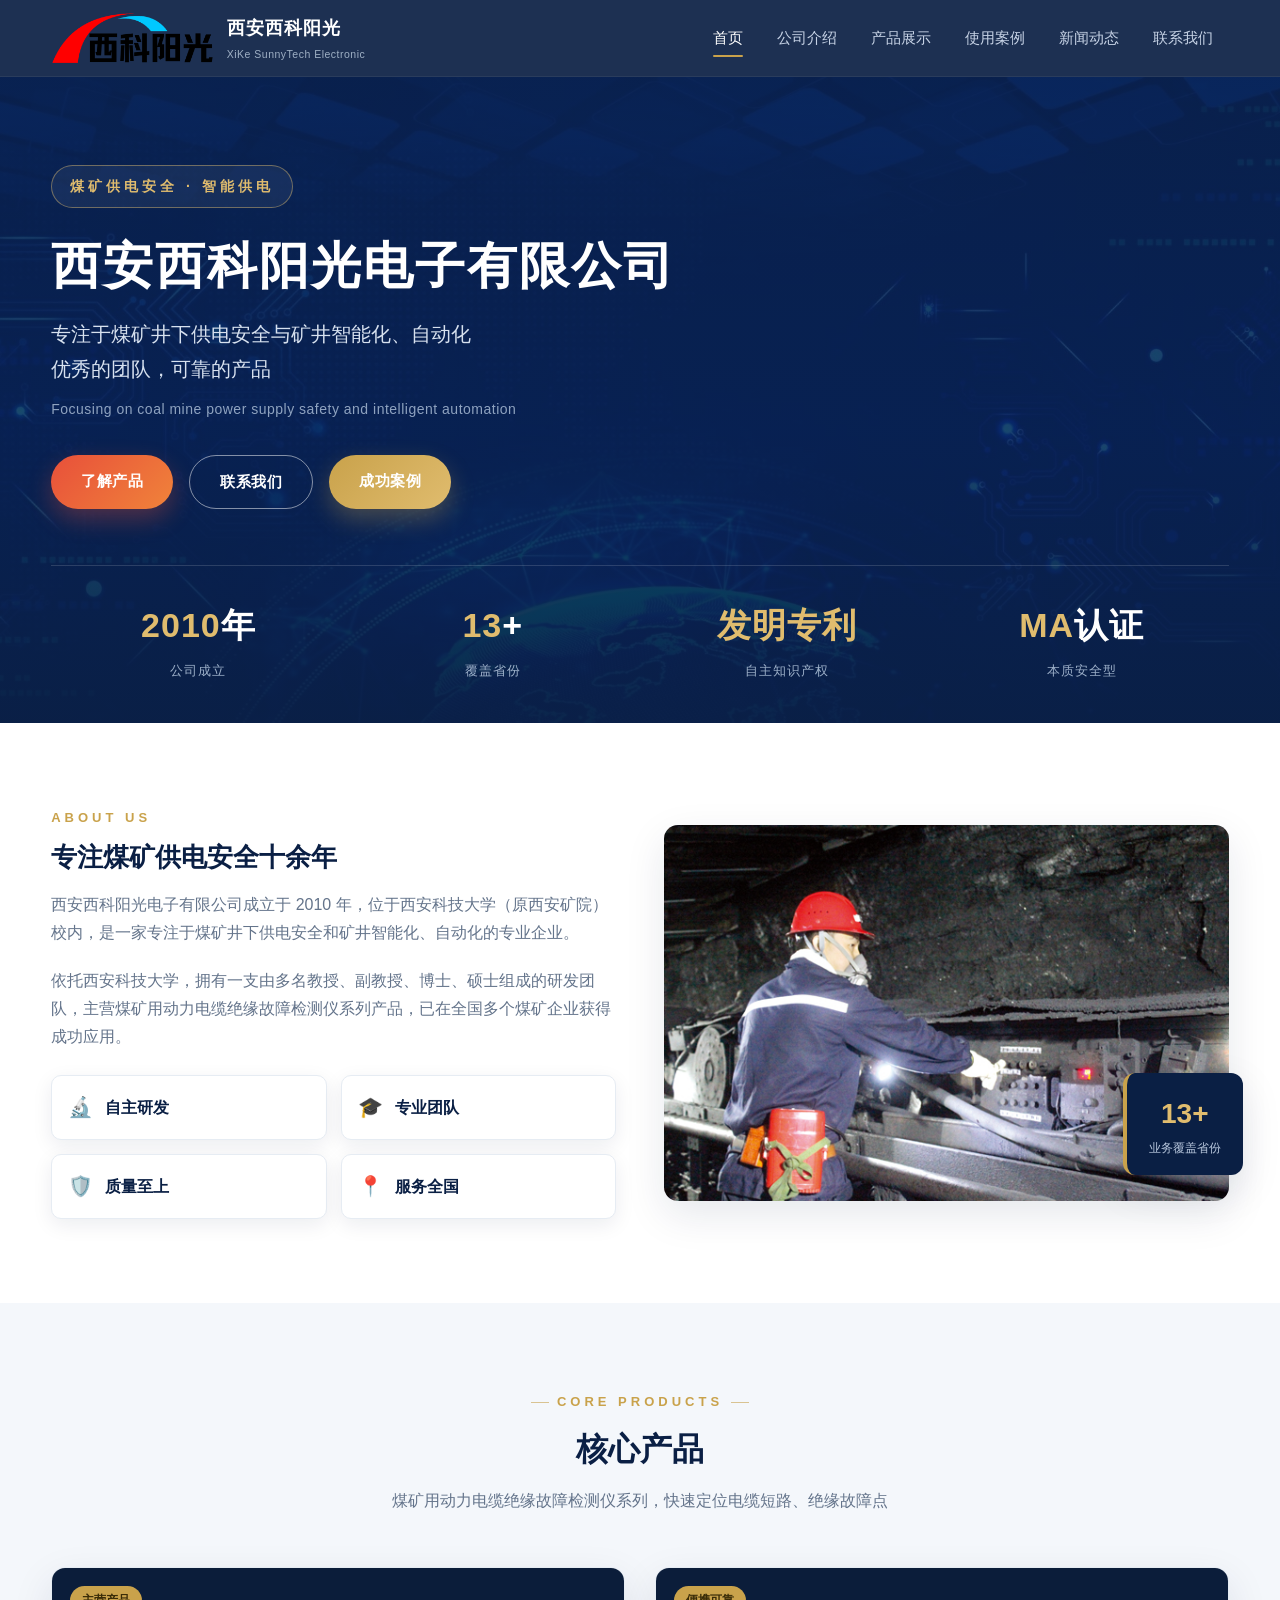
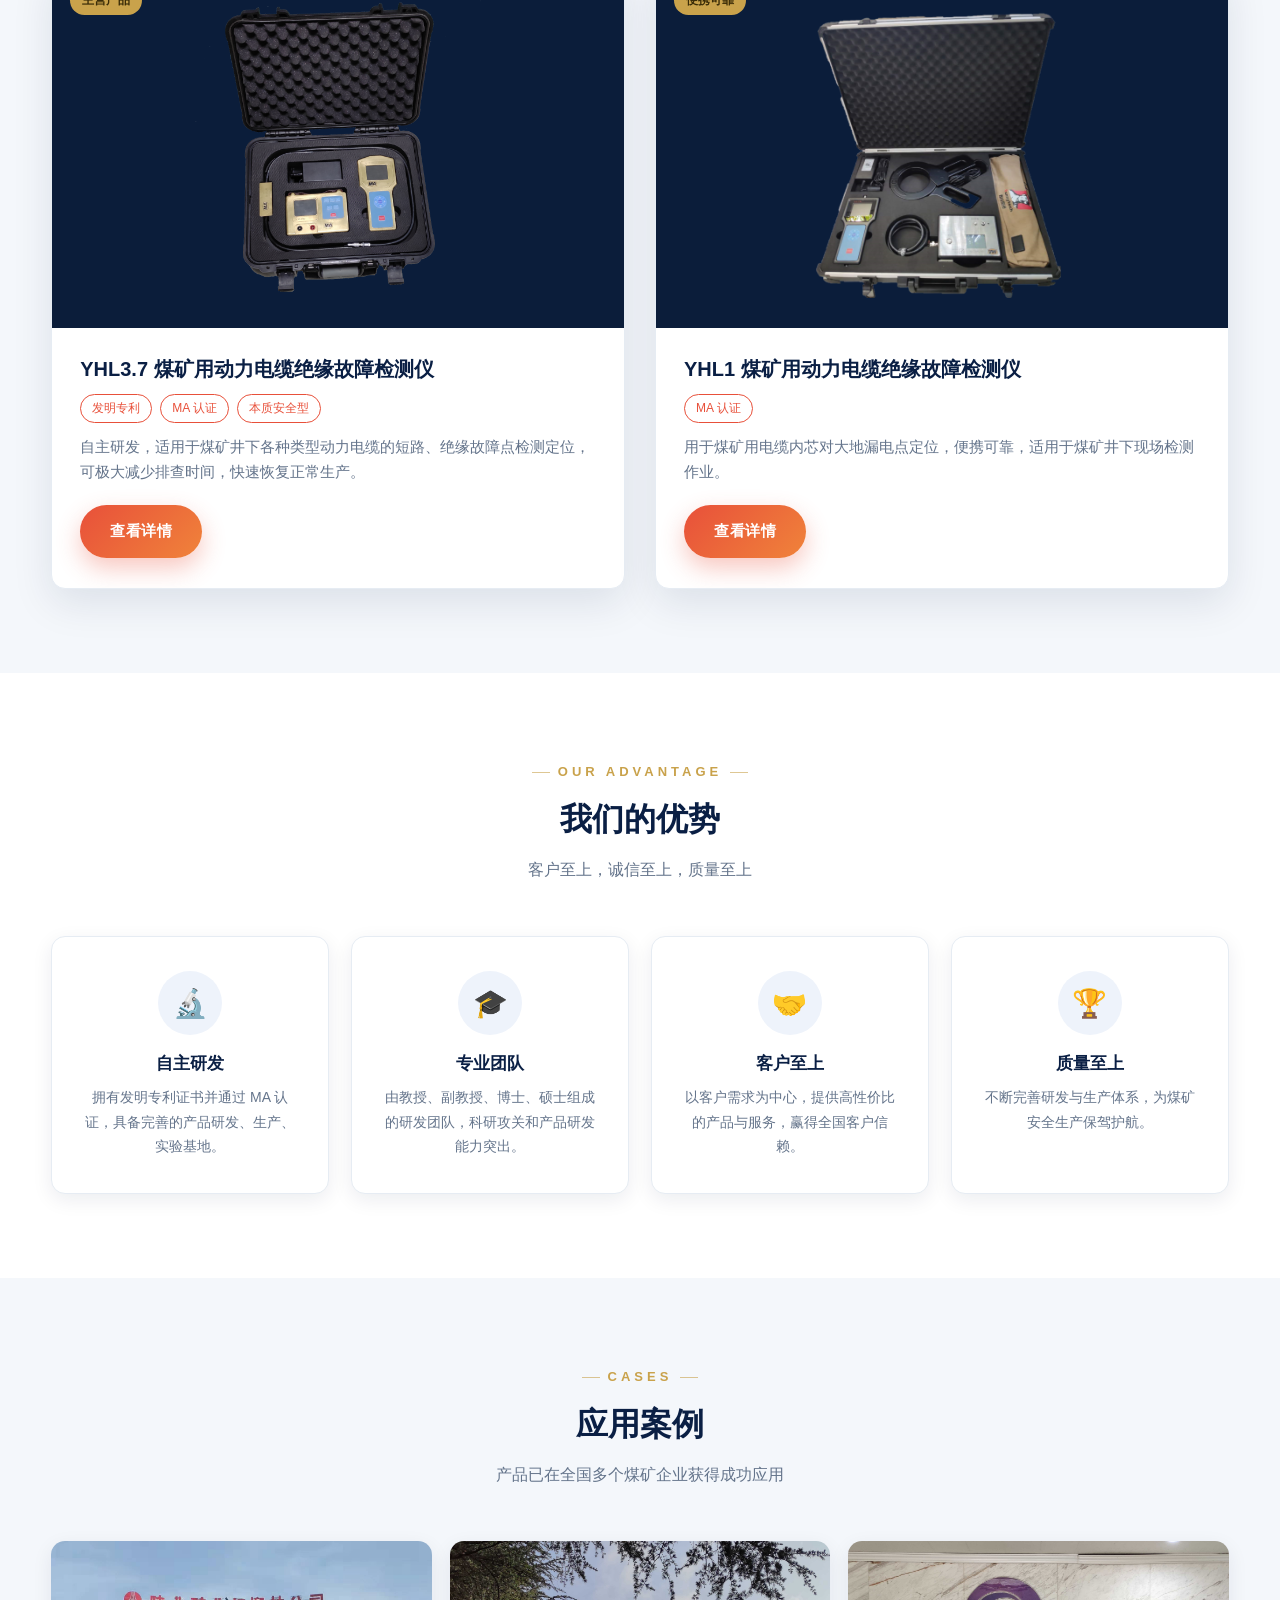
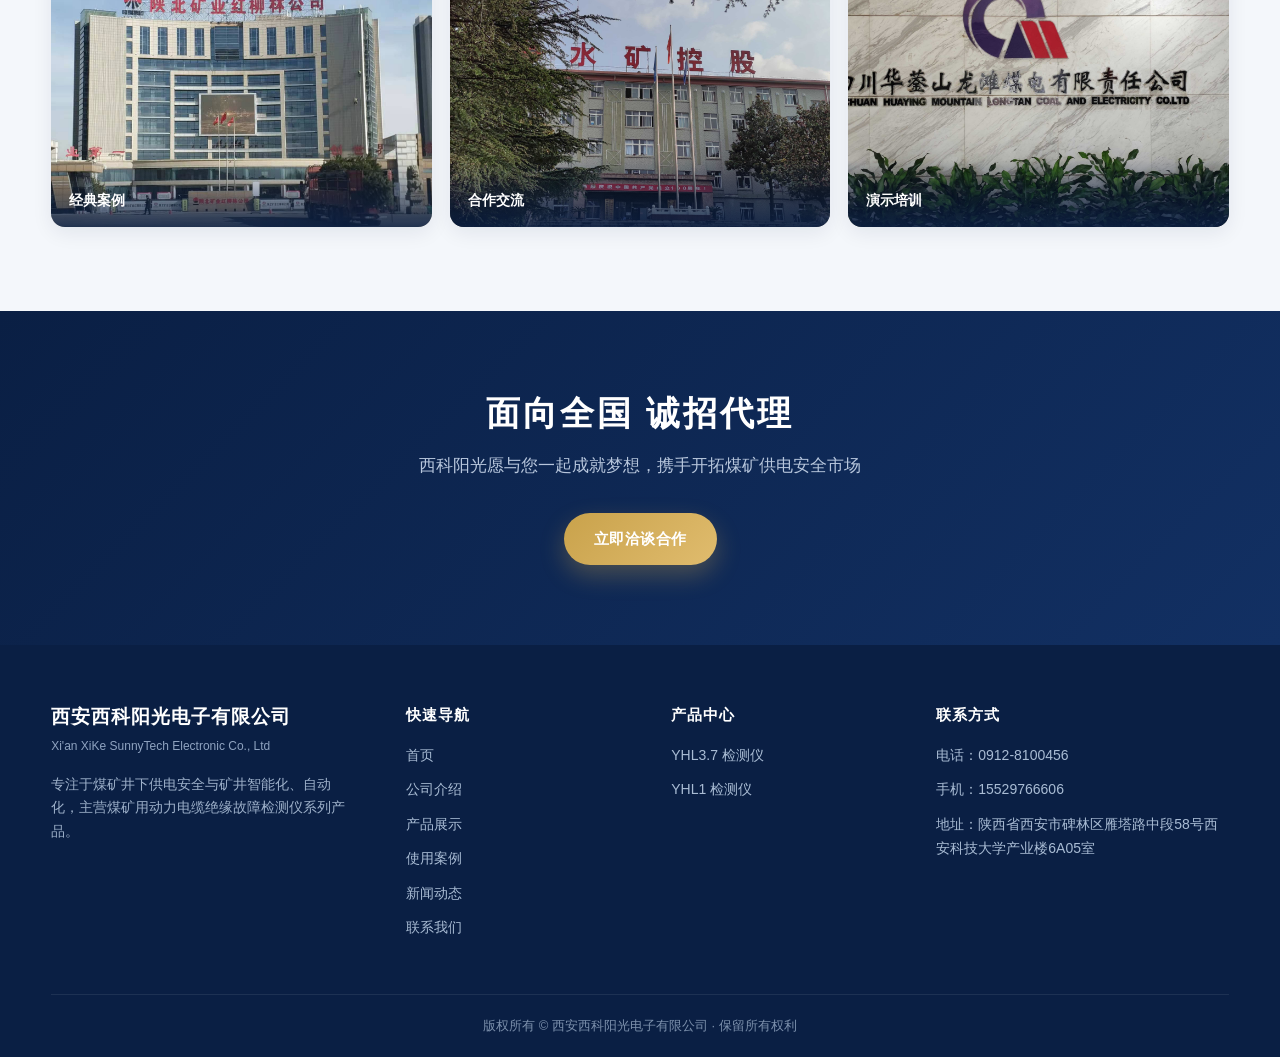
==== index.html @ 339033ff "Add files via upload" ====
<!DOCTYPE html>
<html lang="zh-CN">
<head>
<meta charset="UTF-8">
<meta name="viewport" content="width=device-width, initial-scale=1.0">
<title>西安西科阳光电子有限公司 - 煤矿用动力电缆绝缘故障检测仪</title>
<meta name="description" content="西安西科阳光电子有限公司，专注于煤矿井下供电安全与智能化，主营煤矿用动力电缆绝缘故障检测仪 YHL3.7、YHL1 等系列产品，面向全国诚招代理。">
<link rel="icon" type="image/png" href="images/logo1.png">
<link rel="stylesheet" href="style.css">
</head>
<body>

<header class="header">
  <div class="container header-inner">
    <a class="logo" href="/">
      <img src="images/logo1.png" alt="西安西科阳光电子有限公司">
      <span class="brand-text" style="color:#ffffff;">西安西科阳光<small style="color:#9fb0c5;">XiKe SunnyTech Electronic</small></span>
    </a>
    <button class="nav-toggle" onclick="document.querySelector('.nav').classList.toggle('open')" aria-label="菜单">☰</button>
    <nav class="nav">
      <a href="/" class="active">首页</a>
      <a href="/gsjs">公司介绍</a>
      <a href="/cpzs">产品展示</a>
      <a href="/syal">使用案例</a>
      <a href="/xwdt">新闻动态</a>
      <a href="/lxwm">联系我们</a>
    </nav>
  </div>
</header>

<section class="hero">
  <div class="hero-bg"></div>
  <div class="hero-overlay"></div>
  <div class="container hero-inner">
    <span class="kicker">煤矿供电安全 · 智能供电</span>
    <h1>西安西科阳光电子有限公司</h1>
    <p class="sub">专注于煤矿井下供电安全与矿井智能化、自动化<br>优秀的团队，可靠的产品</p>
    <p class="sub-en">Focusing on coal mine power supply safety and intelligent automation</p>
    <div class="actions">
      <a class="btn" href="/cpzs">了解产品</a>
      <a class="btn btn-ghost" href="/lxwm">联系我们</a>
      <a class="btn btn-gold" href="/syal">成功案例</a>
    </div>
    <div class="hero-stats">
      <div class="stat"><div class="num"><em>2010</em>年</div><div class="label">公司成立</div></div>
      <div class="stat"><div class="num"><em>13</em>+</div><div class="label">覆盖省份</div></div>
      <div class="stat"><div class="num"><em>发明专利</em></div><div class="label">自主知识产权</div></div>
      <div class="stat"><div class="num"><em>MA</em>认证</div><div class="label">本质安全型</div></div>
    </div>
  </div>
</section>

<section class="section">
  <div class="container">
    <div class="about-grid">
      <div>
        <div class="kicker" style="color:var(--gold);font-weight:700;letter-spacing:4px;font-size:13px;">ABOUT US</div>
        <h3 style="margin-top:12px;">专注煤矿供电安全十余年</h3>
        <p class="lead">西安西科阳光电子有限公司成立于 2010 年，位于西安科技大学（原西安矿院）校内，是一家专注于煤矿井下供电安全和矿井智能化、自动化的专业企业。</p>
        <p class="lead" style="margin-top:0;">依托西安科技大学，拥有一支由多名教授、副教授、博士、硕士组成的研发团队，主营煤矿用动力电缆绝缘故障检测仪系列产品，已在全国多个煤矿企业获得成功应用。</p>
        <div class="points">
          <div class="point"><span class="ico">🔬</span>自主研发</div>
          <div class="point"><span class="ico">🎓</span>专业团队</div>
          <div class="point"><span class="ico">🛡️</span>质量至上</div>
          <div class="point"><span class="ico">📍</span>服务全国</div>
        </div>
      </div>
      <div class="about-img">
        <img src="images/25479840.jpg" alt="煤矿井下现场作业">
        <div class="badge-float"><div class="n">13+</div><div class="t">业务覆盖省份</div></div>
      </div>
    </div>
  </div>
</section>

<section class="section alt">
  <div class="container">
    <div class="section-head">
      <span class="kicker">CORE PRODUCTS</span>
      <h2>核心产品</h2>
      <p>煤矿用动力电缆绝缘故障检测仪系列，快速定位电缆短路、绝缘故障点</p>
    </div>
    <div class="products-grid" id="products-container" data-btn-text="查看详情" data-btn-href="/cpzs"></div>
  </div>
</section>

<section class="section">
  <div class="container">
    <div class="section-head">
      <span class="kicker">OUR ADVANTAGE</span>
      <h2>我们的优势</h2>
      <p>客户至上，诚信至上，质量至上</p>
    </div>
    <div class="features">
      <div class="feature"><div class="icon">🔬</div><h3>自主研发</h3><p>拥有发明专利证书并通过 MA 认证，具备完善的产品研发、生产、实验基地。</p></div>
      <div class="feature"><div class="icon">🎓</div><h3>专业团队</h3><p>由教授、副教授、博士、硕士组成的研发团队，科研攻关和产品研发能力突出。</p></div>
      <div class="feature"><div class="icon">🤝</div><h3>客户至上</h3><p>以客户需求为中心，提供高性价比的产品与服务，赢得全国客户信赖。</p></div>
      <div class="feature"><div class="icon">🏆</div><h3>质量至上</h3><p>不断完善研发与生产体系，为煤矿安全生产保驾护航。</p></div>
    </div>
  </div>
</section>

<section class="section alt">
  <div class="container">
    <div class="section-head">
      <span class="kicker">CASES</span>
      <h2>应用案例</h2>
      <p>产品已在全国多个煤矿企业获得成功应用</p>
    </div>
    <div class="gallery">
      <figure><img src="images/25758881.jpg" alt="使用案例"><figcaption>经典案例</figcaption></figure>
      <figure><img src="images/25757726.jpg" alt="合作交流"><figcaption>合作交流</figcaption></figure>
      <figure><img src="images/25757722.jpg" alt="演示培训"><figcaption>演示培训</figcaption></figure>
    </div>
  </div>
</section>

<section class="section" style="background:linear-gradient(135deg,#0a1f44,#123063);color:#fff;text-align:center;padding:80px 0;">
  <div class="container">
    <h2 style="font-size:34px;letter-spacing:3px;">面向全国 诚招代理</h2>
    <p style="color:#b7c6dc;margin:16px auto 32px;font-size:17px;max-width:640px;">西科阳光愿与您一起成就梦想，携手开拓煤矿供电安全市场</p>
    <a class="btn btn-gold" href="/lxwm">立即洽谈合作</a>
  </div>
</section>

<footer class="footer">
  <div class="container">
    <div class="footer-inner">
      <div class="f-brand">
        <h3>西安西科阳光电子有限公司</h3>
        <div class="en">Xi'an XiKe SunnyTech Electronic Co., Ltd</div>
        <p>专注于煤矿井下供电安全与矿井智能化、自动化，主营煤矿用动力电缆绝缘故障检测仪系列产品。</p>
      </div>
      <div class="f-col">
        <h4>快速导航</h4>
        <a href="/">首页</a>
        <a href="/gsjs">公司介绍</a>
        <a href="/cpzs">产品展示</a>
        <a href="/syal">使用案例</a>
        <a href="/xwdt">新闻动态</a>
        <a href="/lxwm">联系我们</a>
      </div>
      <div class="f-col">
        <h4>产品中心</h4>
        <a href="/cpzs">YHL3.7 检测仪</a>
        <a href="/cpzs">YHL1 检测仪</a>
      </div>
      <div class="f-col">
        <h4>联系方式</h4>
        <p>电话：<span data-field="phone"></span></p>
        <p>手机：<span data-field="mobile"></span></p>
        <p>地址：<span data-field="address"></span></p>
      </div>
    </div>
    <div class="footer-bottom">版权所有 © 西安西科阳光电子有限公司 · 保留所有权利</div>
  </div>
</footer>

<script src="site.js" defer></script>
</body>
</html>
---- style.css ----
/* ===== 西安西科阳光电子有限公司 - 官网样式 ===== */
:root {
  --navy: #0a1f44;
  --navy-2: #123063;
  --navy-3: #0d2750;
  --gold: #c9a24b;
  --gold-2: #e0bc6e;
  --cyan: #35c4f0;
  --red: #e8503a;
  --text: #22303f;
  --muted: #64748b;
  --light: #f4f7fb;
  --line: #e6ecf3;
  --radius: 14px;
  --shadow: 0 14px 40px rgba(10, 31, 68, .10);
  --shadow-sm: 0 6px 20px rgba(10, 31, 68, .08);
}

* { margin: 0; padding: 0; box-sizing: border-box; }
html { scroll-behavior: smooth; }
body {
  font-family: "Microsoft YaHei", "PingFang SC", "Source Han Sans SC", "Segoe UI", sans-serif;
  color: var(--text);
  background: #fff;
  line-height: 1.75;
  -webkit-font-smoothing: antialiased;
}
a { color: inherit; text-decoration: none; }
img { max-width: 100%; display: block; }
ul { list-style: none; }
.container { width: min(1180px, 92%); margin: 0 auto; }
h1, h2, h3, h4 { line-height: 1.3; font-weight: 700; }

/* ===== 顶栏 ===== */
.header {
  background: rgba(10, 31, 68, .92);
  backdrop-filter: blur(10px);
  position: sticky; top: 0; z-index: 100;
  border-bottom: 1px solid rgba(255,255,255,.06);
}
.header-inner { display: flex; align-items: center; justify-content: space-between; height: 76px; }
.logo { display: flex; align-items: center; gap: 13px; }
.logo img { height: 52px; width: auto; }
.logo .brand-text { color: #fff; font-size: 18px; font-weight: 700; letter-spacing: 1px; }
.logo .brand-text small { display: block; font-size: 10.5px; font-weight: 400; color: #8fa3c0; letter-spacing: .5px; }
.nav { display: flex; align-items: center; gap: 2px; }
.nav a {
  color: #c7d3e6; padding: 9px 16px; border-radius: 8px;
  font-size: 15px; position: relative; transition: .2s; white-space: nowrap;
}
.nav a:hover { color: #fff; background: rgba(255,255,255,.08); }
.nav a.active { color: #fff; }
.nav a.active::after {
  content: ""; position: absolute; left: 16px; right: 16px; bottom: 3px; height: 2px;
  background: var(--gold); border-radius: 2px;
}
.nav-toggle { display: none; background: none; border: 0; color: #fff; font-size: 26px; cursor: pointer; }

/* ===== 按钮 ===== */
.btn {
  display: inline-block; padding: 13px 30px; border-radius: 30px;
  background: linear-gradient(135deg, #e8503a, #f0833a); color: #fff;
  font-size: 15px; font-weight: 600; letter-spacing: .5px; transition: .22s;
  box-shadow: 0 10px 24px rgba(232, 80, 58, .32);
}
.btn:hover { transform: translateY(-2px); box-shadow: 0 14px 30px rgba(232, 80, 58, .42); }
.btn-ghost { background: transparent; box-shadow: none; border: 1px solid rgba(255,255,255,.5); color: #fff; }
.btn-ghost:hover { background: rgba(255,255,255,.12); }
.btn-gold { background: linear-gradient(135deg, #c9a24b, #e0bc6e); box-shadow: 0 10px 24px rgba(201,162,75,.32); }
.btn-gold:hover { box-shadow: 0 14px 30px rgba(201,162,75,.42); }

/* ===== 首页 Hero ===== */
.hero {
  position: relative; color: #fff; overflow: hidden;
  background: var(--navy);
}
.hero-bg {
  position: absolute; inset: 0;
  background: url("images/25502329.jpg") center/cover no-repeat;
  opacity: .5;
}
.hero-overlay {
  position: absolute; inset: 0;
  background: linear-gradient(180deg, rgba(10,31,68,.72) 0%, rgba(10,31,68,.55) 55%, rgba(10,31,68,.92) 100%);
}
.hero-inner { position: relative; z-index: 1; padding: 88px 0 40px; }
.hero .kicker {
  display: inline-flex; align-items: center; gap: 10px;
  color: var(--gold-2); font-size: 14px; font-weight: 600; letter-spacing: 4px;
  padding: 8px 18px; border: 1px solid rgba(224,188,110,.45); border-radius: 30px;
  background: rgba(255,255,255,.06); margin-bottom: 28px;
}
.hero h1 { font-size: 50px; letter-spacing: 2px; line-height: 1.22; }
.hero h1 .accent { color: var(--gold-2); }
.hero .sub { color: #d7e1ef; font-size: 20px; margin-top: 20px; max-width: 720px; }
.hero .sub-en { color: #8fa3c0; font-size: 14px; margin-top: 10px; letter-spacing: .5px; }
.hero .actions { margin-top: 34px; display: flex; gap: 16px; flex-wrap: wrap; }

/* 首页数据栏 */
.hero-stats {
  margin-top: 56px; display: grid; grid-template-columns: repeat(4, 1fr);
  border-top: 1px solid rgba(255,255,255,.14); padding-top: 30px;
}
.hero-stats .stat { text-align: center; }
.hero-stats .stat .num { font-size: 34px; font-weight: 700; color: #fff; letter-spacing: 1px; }
.hero-stats .stat .num em { font-style: normal; color: var(--gold-2); }
.hero-stats .stat .label { color: #9db0c9; font-size: 13px; margin-top: 4px; letter-spacing: 1px; }

/* ===== 页头横幅（子页面） ===== */
.page-banner {
  position: relative; color: #fff; text-align: center; padding: 76px 0 66px;
  background: var(--navy); overflow: hidden;
}
.page-banner::before {
  content: ""; position: absolute; inset: 0;
  background: url("images/25502329.jpg") center/cover no-repeat; opacity: .32;
}
.page-banner::after {
  content: ""; position: absolute; inset: 0;
  background: linear-gradient(180deg, rgba(10,31,68,.82), rgba(10,31,68,.92));
}
.page-banner .container { position: relative; z-index: 1; }
.page-banner h1 { font-size: 36px; letter-spacing: 3px; }
.page-banner .crumb { color: #9db0c9; margin-top: 12px; font-size: 14px; }
.page-banner .crumb a:hover { color: var(--gold-2); }

/* ===== 区块通用 ===== */
.section { padding: 84px 0; }
.section.alt { background: var(--light); }
.section-head { text-align: center; max-width: 720px; margin: 0 auto 52px; }
.section-head .kicker {
  display: inline-block; color: var(--gold); font-weight: 700; letter-spacing: 4px; font-size: 13px;
  position: relative; padding: 0 26px;
}
.section-head .kicker::before, .section-head .kicker::after {
  content: ""; position: absolute; top: 50%; width: 18px; height: 1px; background: var(--gold); opacity: .6;
}
.section-head .kicker::before { left: 0; }
.section-head .kicker::after { right: 0; }
.section-head h2 { font-size: 32px; margin: 14px 0 16px; color: var(--navy); }
.section-head p { color: var(--muted); }

/* ===== 关于我们（首页） ===== */
.about-grid { display: grid; grid-template-columns: 1fr 1fr; gap: 48px; align-items: center; }
.about-grid h3 { font-size: 26px; color: var(--navy); }
.about-grid .lead { color: var(--muted); margin: 16px 0 20px; }
.about-grid .points { display: grid; grid-template-columns: 1fr 1fr; gap: 14px; margin-top: 24px; }
.about-grid .point {
  display: flex; align-items: center; gap: 12px; background: #fff;
  border: 1px solid var(--line); border-radius: 10px; padding: 14px 16px;
  font-weight: 600; color: var(--navy); box-shadow: var(--shadow-sm);
}
.about-grid .point .ico { color: var(--gold); font-size: 20px; }
.about-img { position: relative; }
.about-img img { border-radius: var(--radius); box-shadow: var(--shadow); width: 100%; }
.about-img .badge-float {
  position: absolute; right: -14px; bottom: 26px; background: var(--navy); color: #fff;
  padding: 16px 22px; border-radius: 12px; text-align: center; box-shadow: var(--shadow);
  border-left: 4px solid var(--gold);
}
.about-img .badge-float .n { font-size: 28px; font-weight: 700; color: var(--gold-2); }
.about-img .badge-float .t { font-size: 12px; color: #b7c6dc; }

/* ===== 产品卡片 ===== */
.products-grid { display: grid; grid-template-columns: repeat(2, 1fr); gap: 30px; }
.product {
  background: #fff; border: 1px solid var(--line); border-radius: var(--radius);
  overflow: hidden; box-shadow: var(--shadow); display: flex; flex-direction: column;
  transition: .25s;
}
.product:hover { transform: translateY(-6px); box-shadow: 0 22px 50px rgba(10,31,68,.16); }
.product .p-img { background: #0b1d3a; padding: 30px; display: grid; place-items: center; position: relative; }
.product .p-img img { max-height: 300px; width: auto; border-radius: 8px; }
.product .p-img .tag {
  position: absolute; top: 18px; left: 18px; background: var(--gold); color: #3a2c08;
  font-size: 12px; font-weight: 700; padding: 4px 12px; border-radius: 20px;
}
.product .p-body { padding: 28px 28px 30px; flex: 1; display: flex; flex-direction: column; }
.product .p-body h3 { font-size: 20px; color: var(--navy); }
.product .p-body .badges { margin: 12px 0; display: flex; gap: 8px; flex-wrap: wrap; }
.product .p-body .badges span {
  font-size: 12px; color: var(--red); border: 1px solid var(--red); border-radius: 20px; padding: 3px 11px;
}
.product .p-body p { color: var(--muted); font-size: 14.5px; flex: 1; }
.product .p-body .btn { margin-top: 20px; align-self: flex-start; }

/* ===== 优势特性 ===== */
.features { display: grid; grid-template-columns: repeat(4, 1fr); gap: 22px; }
.feature {
  background: #fff; border: 1px solid var(--line); border-radius: var(--radius);
  padding: 34px 26px; box-shadow: var(--shadow-sm); transition: .22s; text-align: center;
}
.feature:hover { transform: translateY(-5px); box-shadow: var(--shadow); }
.feature .icon { width: 64px; height: 64px; margin: 0 auto 18px; border-radius: 50%; display: grid; place-items: center; font-size: 28px; background: #eef3fb; }
.feature h3 { margin-bottom: 10px; font-size: 17px; color: var(--navy); }
.feature p { color: var(--muted); font-size: 14px; }

/* ===== 案例画廊 ===== */
.gallery { display: grid; grid-template-columns: repeat(3, 1fr); gap: 18px; }
.gallery figure { border-radius: var(--radius); overflow: hidden; position: relative; aspect-ratio: 4/3; box-shadow: var(--shadow-sm); }
.gallery img { width: 100%; height: 100%; object-fit: cover; transition: .4s; }
.gallery figure:hover img { transform: scale(1.07); }
.gallery figure figcaption {
  position: absolute; left: 0; right: 0; bottom: 0; padding: 28px 18px 14px;
  color: #fff; font-size: 14px; font-weight: 600;
  background: linear-gradient(180deg, transparent, rgba(10,31,68,.85));
}

/* ===== 新闻 ===== */
.news-item {
  display: grid; grid-template-columns: 300px 1fr; gap: 28px; align-items: center;
  background: #fff; border: 1px solid var(--line); border-radius: var(--radius);
  padding: 24px; box-shadow: var(--shadow-sm);
}
.news-item img { border-radius: 10px; width: 300px; height: 190px; object-fit: cover; }
.news-item h3 { font-size: 20px; color: var(--navy); }
.news-item .date { color: var(--muted); font-size: 13px; margin-top: 8px; }

/* ===== 联系页 ===== */
.contact-wrap { display: grid; grid-template-columns: 1.05fr .95fr; gap: 30px; }
.contact-card {
  background: #fff; border: 1px solid var(--line); border-radius: var(--radius);
  padding: 34px; box-shadow: var(--shadow-sm);
}
.contact-card h2 { font-size: 22px; color: var(--navy); margin-bottom: 22px; }
.contact-item { display: flex; gap: 16px; padding: 16px 0; border-bottom: 1px solid var(--line); }
.contact-item:last-child { border-bottom: 0; }
.contact-item .ico { width: 46px; height: 46px; flex: none; border-radius: 12px; background: #eef3fb; color: var(--navy); display: grid; place-items: center; font-size: 20px; }
.contact-item .label { font-size: 13px; color: var(--muted); }
.contact-item .value { font-size: 16px; font-weight: 600; color: var(--navy); }
.contact-item .value a:hover { color: var(--red); }

/* ===== 页脚 ===== */
.footer { background: var(--navy); color: #a9bcd4; padding: 60px 0 0; }
.footer-inner { display: grid; grid-template-columns: 1.4fr 1fr 1fr 1.3fr; gap: 40px; padding-bottom: 44px; }
.footer .f-brand h3 { color: #fff; font-size: 19px; letter-spacing: 1px; }
.footer .f-brand .en { color: #8fa3c0; font-size: 12px; margin-top: 6px; }
.footer .f-brand p { font-size: 13.5px; margin-top: 16px; color: #9db0c9; max-width: 300px; }
.footer .f-col h4 { color: #fff; font-size: 15px; margin-bottom: 18px; letter-spacing: 1px; }
.footer .f-col a, .footer .f-col p { display: block; font-size: 14px; margin-bottom: 10px; color: #a9bcd4; }
.footer .f-col a:hover { color: var(--gold-2); }
.footer-bottom {
  border-top: 1px solid rgba(255,255,255,.08); padding: 20px 0; text-align: center;
  font-size: 13px; color: #7c90ac;
}

/* ===== 响应式 ===== */
@media (max-width: 960px) {
  .hero h1 { font-size: 34px; }
  .hero-stats { grid-template-columns: repeat(2, 1fr); gap: 24px 0; }
  .about-grid { grid-template-columns: 1fr; }
  .features { grid-template-columns: repeat(2, 1fr); }
  .products-grid { grid-template-columns: 1fr; }
  .footer-inner { grid-template-columns: 1fr 1fr; }
  .contact-wrap { grid-template-columns: 1fr; }
  .gallery { grid-template-columns: repeat(2, 1fr); }
  .news-item { grid-template-columns: 1fr; }
  .news-item img { width: 100%; height: auto; }
}
@media (max-width: 640px) {
  .hero-inner { padding: 60px 0 30px; }
  .hero h1 { font-size: 27px; }
  .hero .sub { font-size: 16px; }
  .gallery { grid-template-columns: 1fr; }
  .features { grid-template-columns: 1fr; }
  .footer-inner { grid-template-columns: 1fr; }
  .hero .actions { flex-direction: column; }
  .btn { text-align: center; }
  .nav {
    display: none; position: absolute; top: 76px; left: 0; right: 0;
    background: var(--navy-2); flex-direction: column; padding: 10px 16px 18px;
  }
  .nav.open { display: flex; }
  .nav a.active::after { display: none; }
  .nav-toggle { display: block; }
}
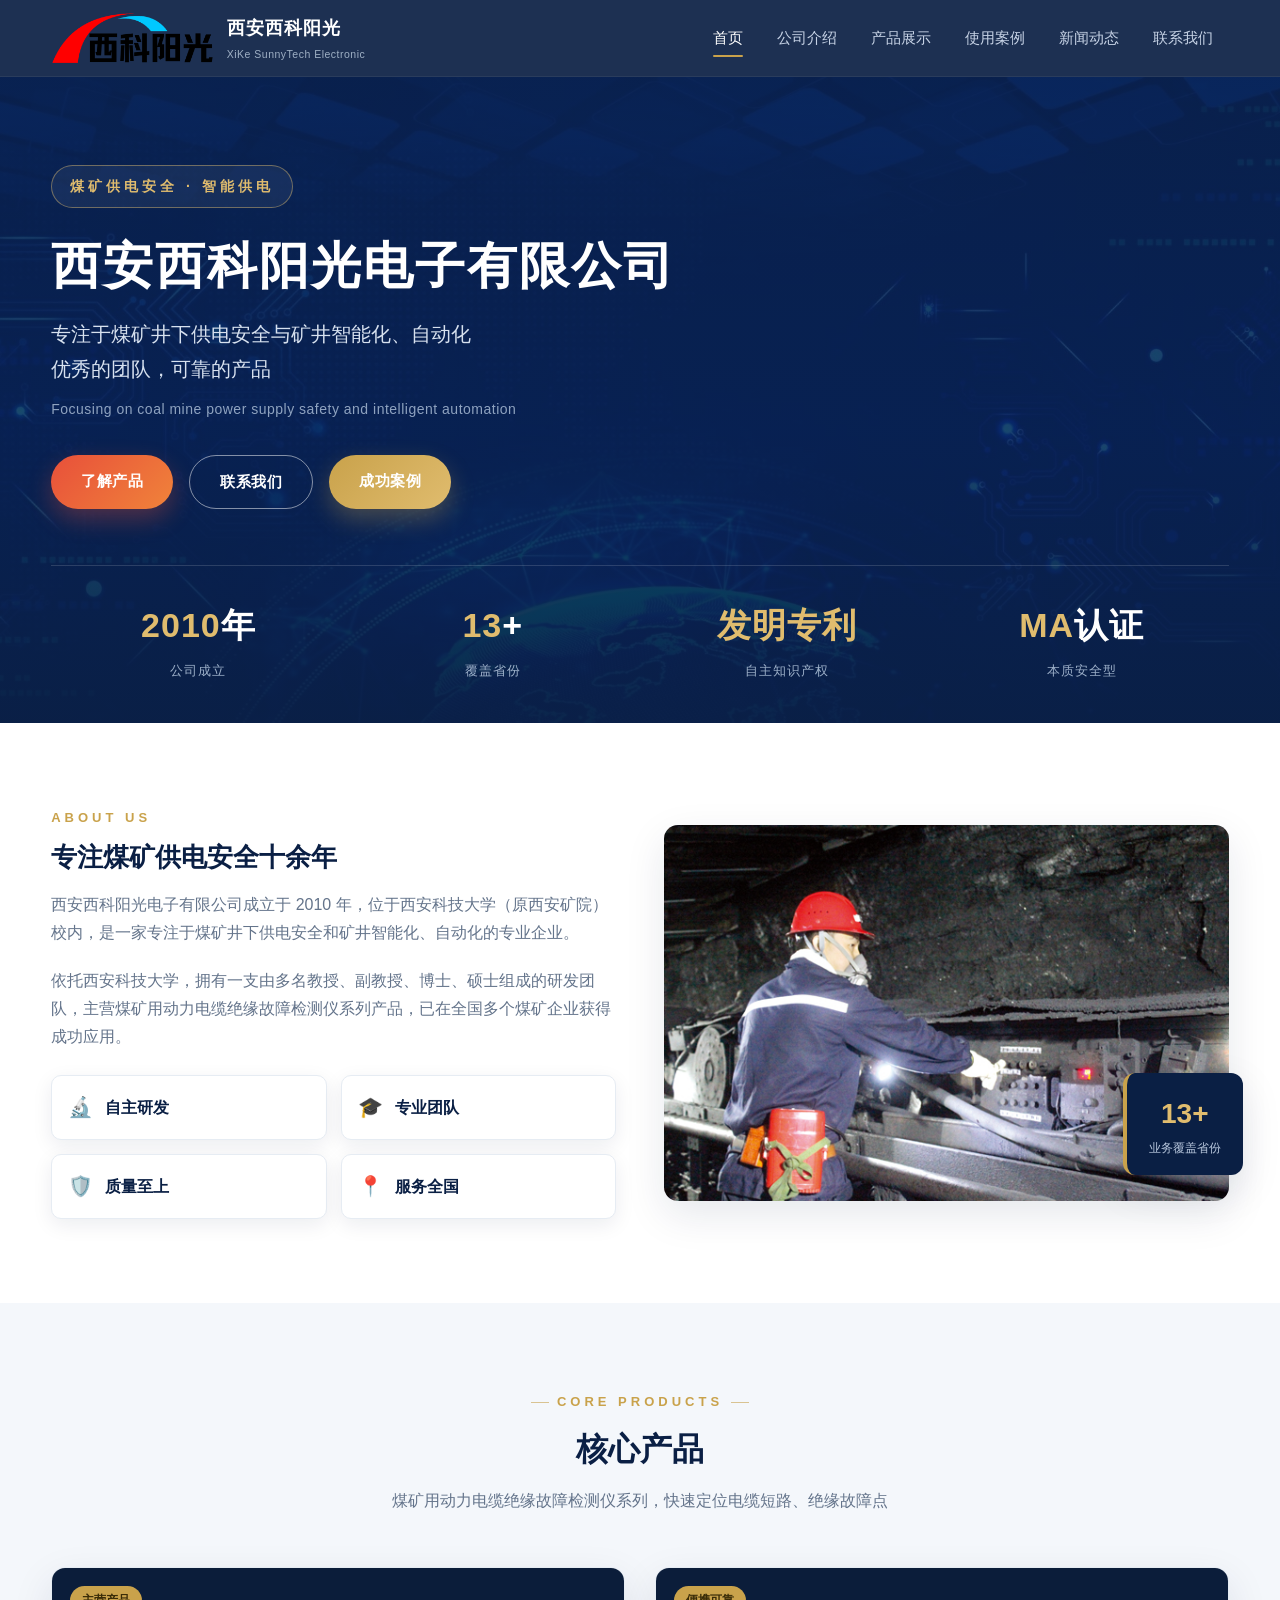
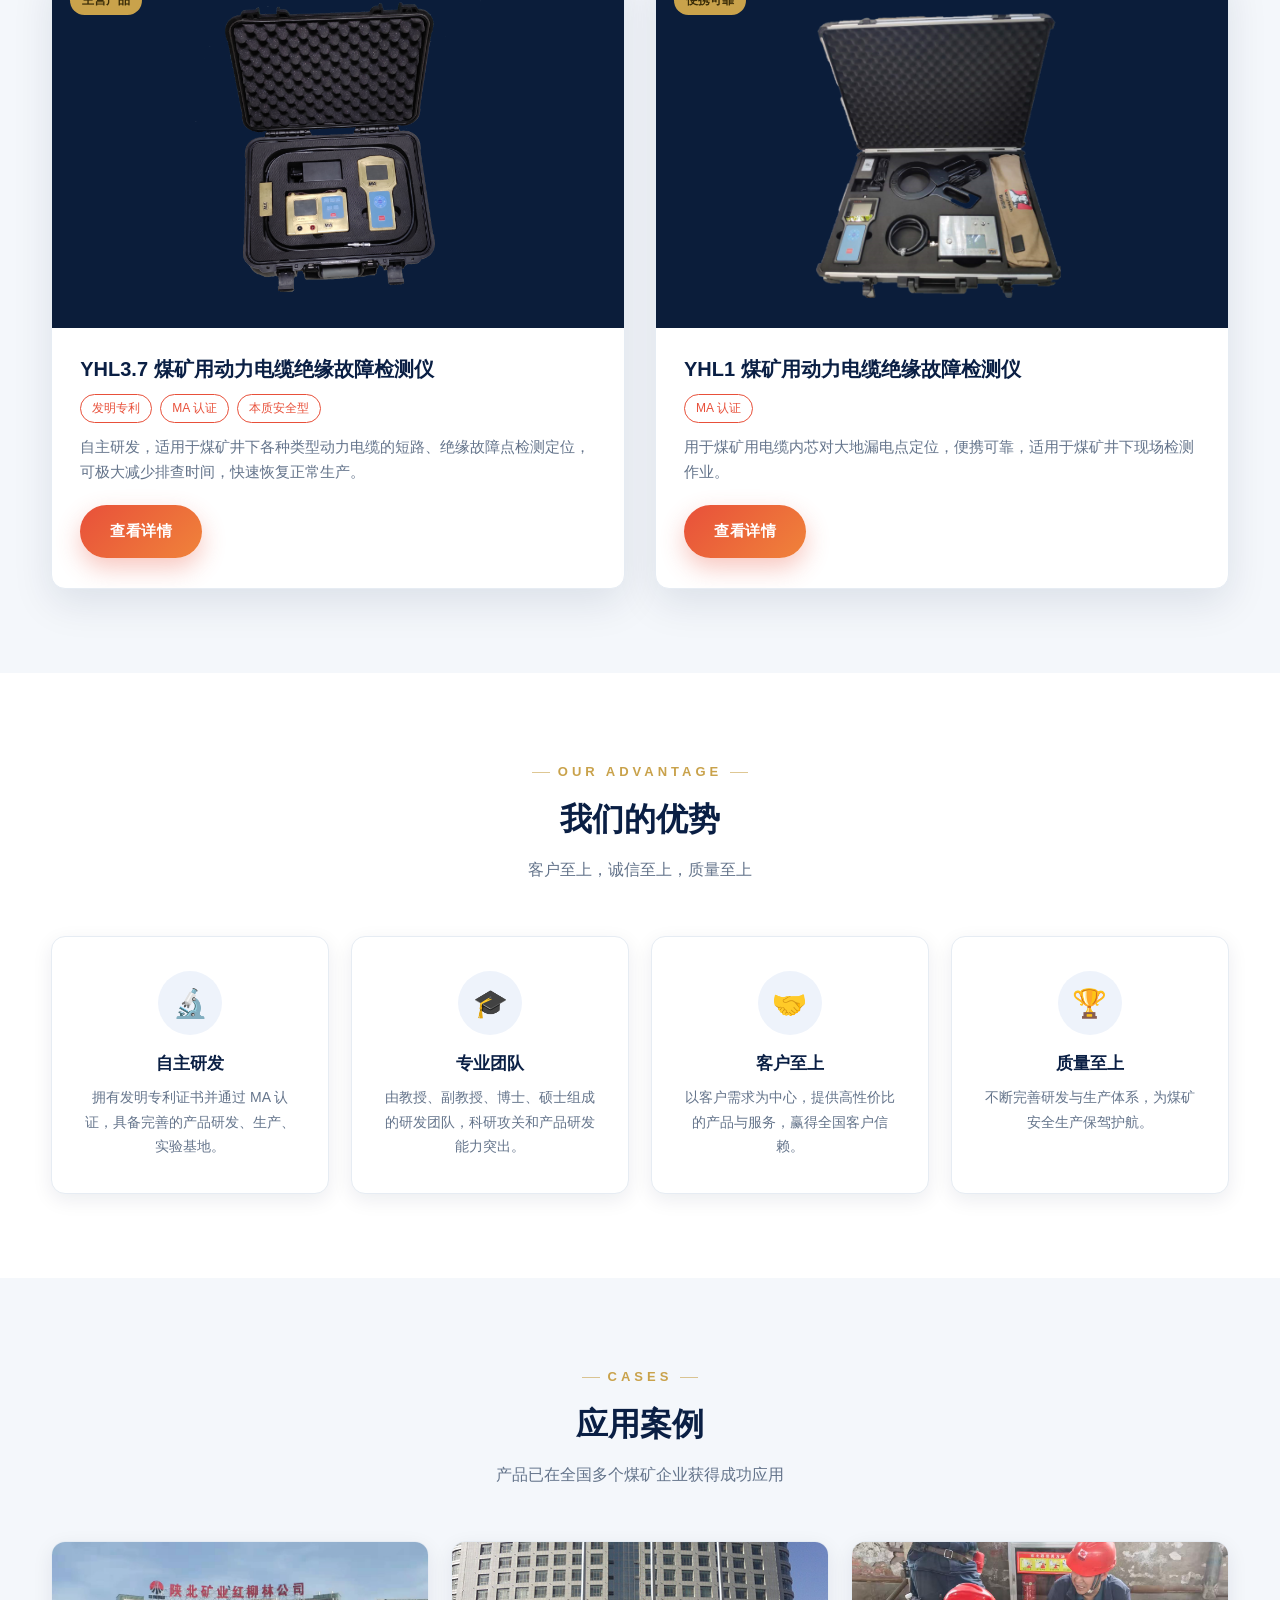
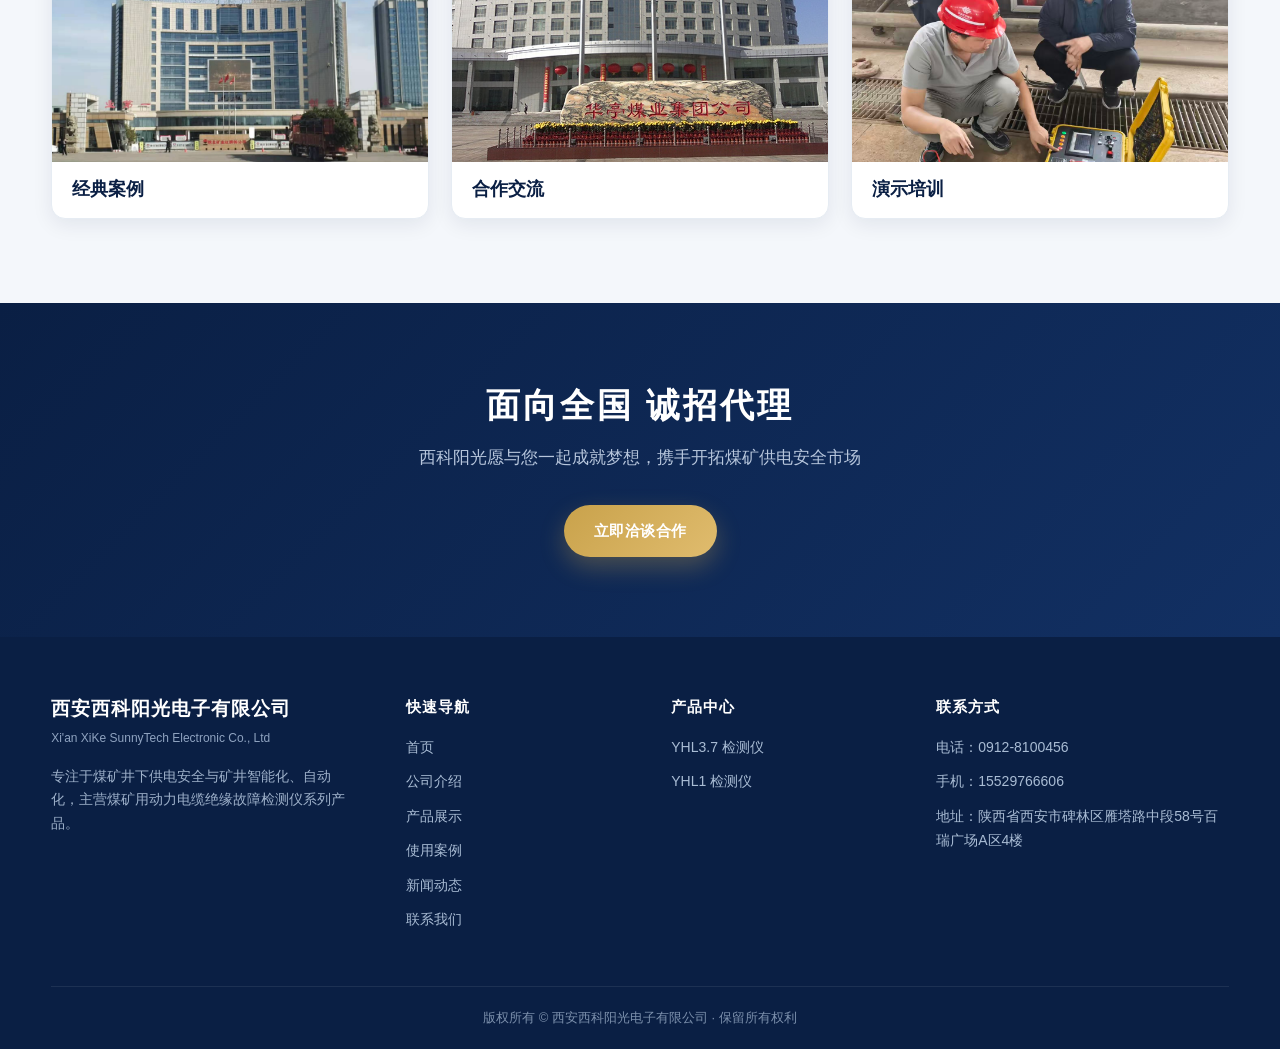
==== commit 1e5d2dc4: "Add files via upload" ====
--- a/index.html
+++ b/index.html
@@ -80,7 +80,7 @@
       <h2>核心产品</h2>
       <p>煤矿用动力电缆绝缘故障检测仪系列，快速定位电缆短路、绝缘故障点</p>
     </div>
-    <div class="products-grid" id="products-container" data-btn-text="查看详情" data-btn-href="/cpzs"></div>
+    <div class="products-grid" id="products-list-container" data-btn-text="查看详情"></div>
   </div>
 </section>
 
@@ -107,11 +107,7 @@
       <h2>应用案例</h2>
       <p>产品已在全国多个煤矿企业获得成功应用</p>
     </div>
-    <div class="gallery">
-      <figure><img src="images/25758881.jpg" alt="使用案例"><figcaption>经典案例</figcaption></figure>
-      <figure><img src="images/25757726.jpg" alt="合作交流"><figcaption>合作交流</figcaption></figure>
-      <figure><img src="images/25757722.jpg" alt="演示培训"><figcaption>演示培训</figcaption></figure>
-    </div>
+    <div id="cases-list-container"></div>
   </div>
 </section>
 
@@ -156,6 +152,7 @@
   </div>
 </footer>
 
+<script src="marked.min.js" defer></script>
 <script src="site.js" defer></script>
 </body>
 </html>
--- a/style.css
+++ b/style.css
@@ -215,6 +215,45 @@
 .news-item img { border-radius: 10px; width: 300px; height: 190px; object-fit: cover; }
 .news-item h3 { font-size: 20px; color: var(--navy); }
 .news-item .date { color: var(--muted); font-size: 13px; margin-top: 8px; }
+.news-item.news-link { cursor: pointer; transition: .22s; }
+.news-item.news-link:hover { transform: translateY(-3px); box-shadow: var(--shadow); }
+.news-item.news-link:hover h3 { color: var(--red); }
+.news-back { display: inline-block; margin-bottom: 18px; color: var(--navy); font-size: 14px; }
+.news-back:hover { color: var(--red); }
+.news-content { color: var(--text); margin-top: 14px; font-size: 15px; line-height: 1.9; }
+.news-single { align-items: start; }
+
+/* ===== 详情页（产品/新闻/案例通用） ===== */
+.back-link { display: inline-block; margin-bottom: 20px; color: var(--navy); font-size: 14px; }
+.back-link:hover { color: var(--red); }
+.detail-head { display: grid; grid-template-columns: 420px 1fr; gap: 36px; align-items: start; margin-bottom: 28px; }
+.detail-img { background: #0b1d3a; border-radius: var(--radius); padding: 20px; display: grid; place-items: center; }
+.detail-img img { max-height: 340px; width: auto; border-radius: 8px; }
+.detail-info h2 { font-size: 26px; color: var(--navy); margin-bottom: 14px; }
+.detail-info .date { color: var(--muted); font-size: 13px; margin-bottom: 14px; }
+.detail-info .btn { margin-top: 18px; }
+.detail-content { color: var(--text); font-size: 15.5px; line-height: 1.9; }
+.detail-content h1, .detail-content h2, .detail-content h3 { color: var(--navy); margin: 18px 0 10px; font-size: 19px; }
+.detail-content p { margin-bottom: 12px; }
+.detail-content ul, .detail-content ol { margin: 10px 0 10px 22px; }
+.detail-content li { list-style: disc; margin-bottom: 6px; }
+.detail-content ol li { list-style: decimal; }
+.detail-content strong { color: var(--navy); }
+.detail-content img { max-width: 100%; border-radius: 8px; margin: 10px 0; }
+.g-detail { display: grid; grid-template-columns: repeat(3, 1fr); gap: 16px; margin-top: 30px; }
+.g-detail figure { border-radius: var(--radius); overflow: hidden; aspect-ratio: 4/3; box-shadow: var(--shadow-sm); }
+.g-detail img { width: 100%; height: 100%; object-fit: cover; }
+
+/* ===== 案例卡片 ===== */
+#cases-list-container { display: grid; grid-template-columns: repeat(3, 1fr); gap: 22px; }
+.case-card {
+  display: block; background: #fff; border: 1px solid var(--line); border-radius: var(--radius);
+  overflow: hidden; box-shadow: var(--shadow-sm); transition: .22s;
+}
+.case-card:hover { transform: translateY(-4px); box-shadow: var(--shadow); }
+.case-card img { width: 100%; height: 220px; object-fit: cover; }
+.case-card-body { padding: 16px 20px; }
+.case-card-body h3 { font-size: 18px; color: var(--navy); }
 
 /* ===== 联系页 ===== */
 .contact-wrap { display: grid; grid-template-columns: 1.05fr .95fr; gap: 30px; }
@@ -274,3 +313,13 @@
   .nav a.active::after { display: none; }
   .nav-toggle { display: block; }
 }
+
+@media (max-width: 960px) {
+  .detail-head { grid-template-columns: 1fr; }
+  .g-detail { grid-template-columns: repeat(2, 1fr); }
+  #cases-list-container { grid-template-columns: repeat(2, 1fr); }
+}
+@media (max-width: 640px) {
+  .g-detail { grid-template-columns: 1fr; }
+  #cases-list-container { grid-template-columns: 1fr; }
+}
